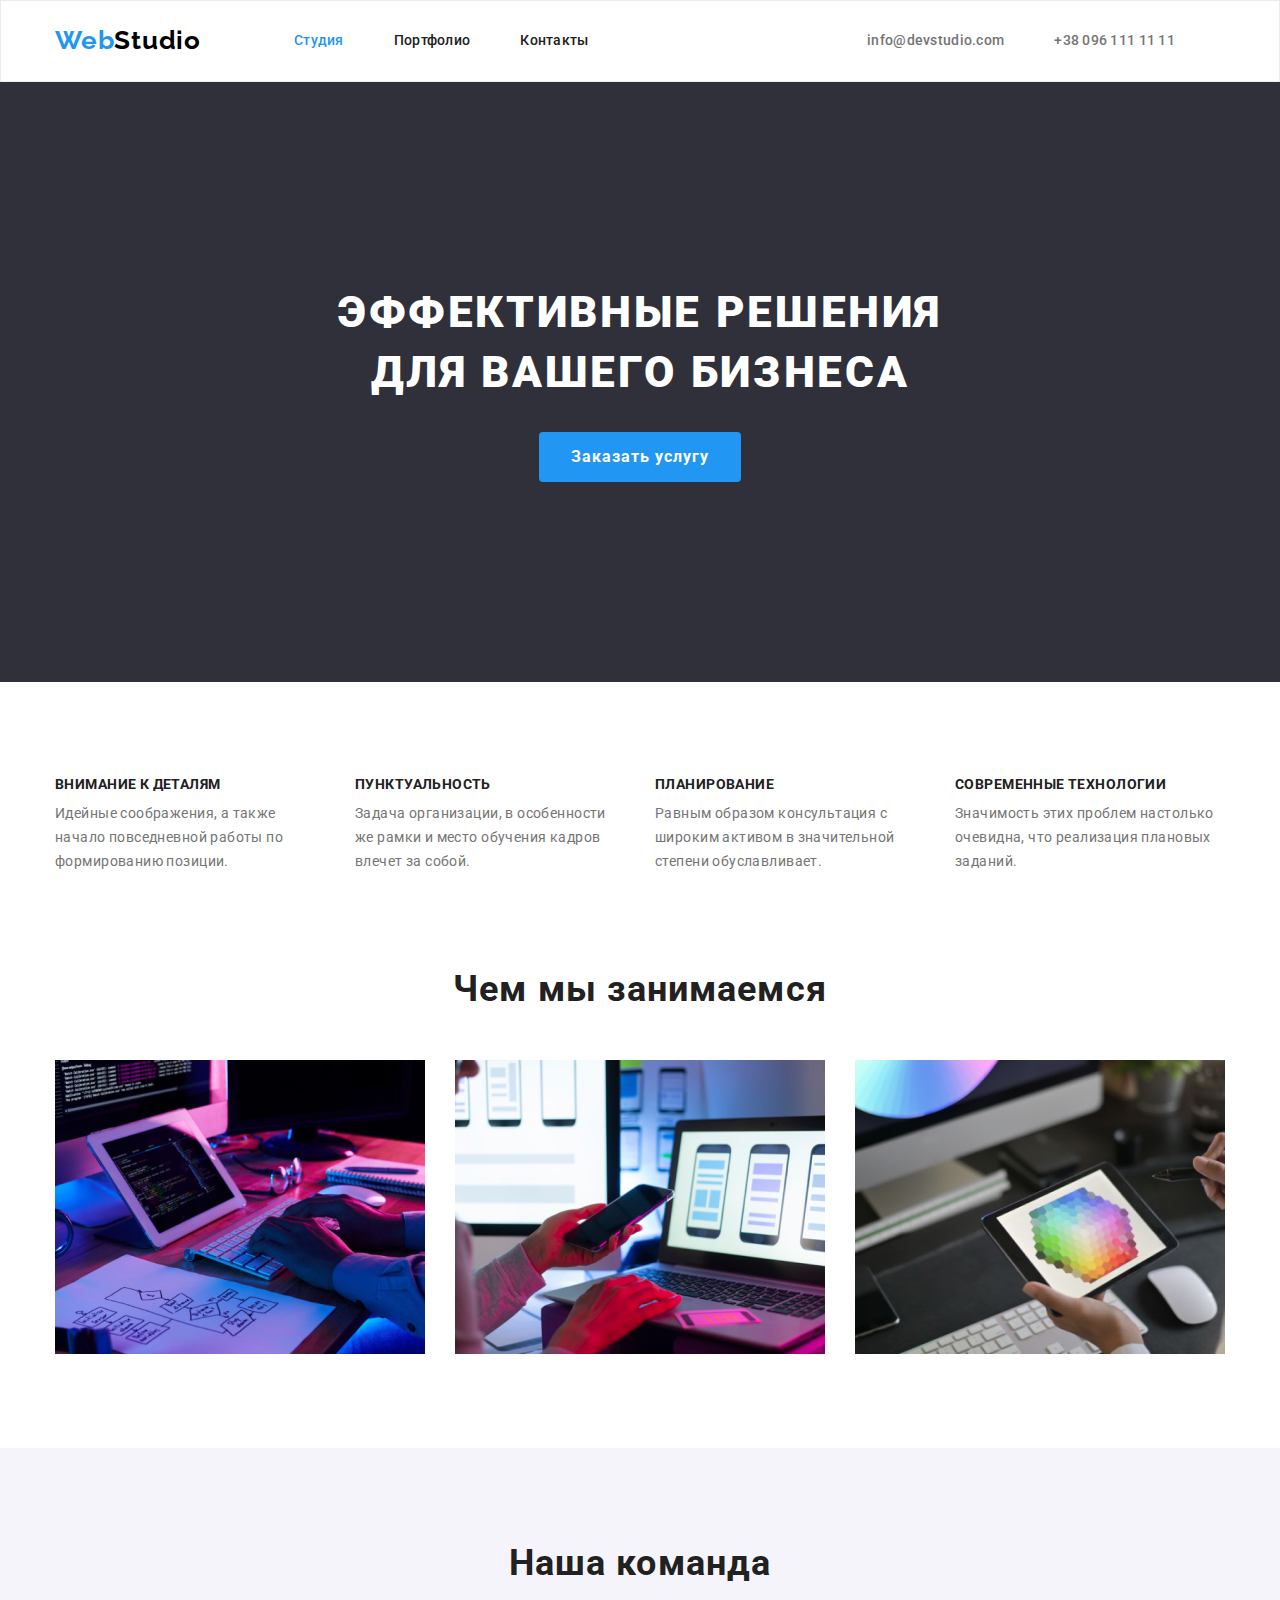
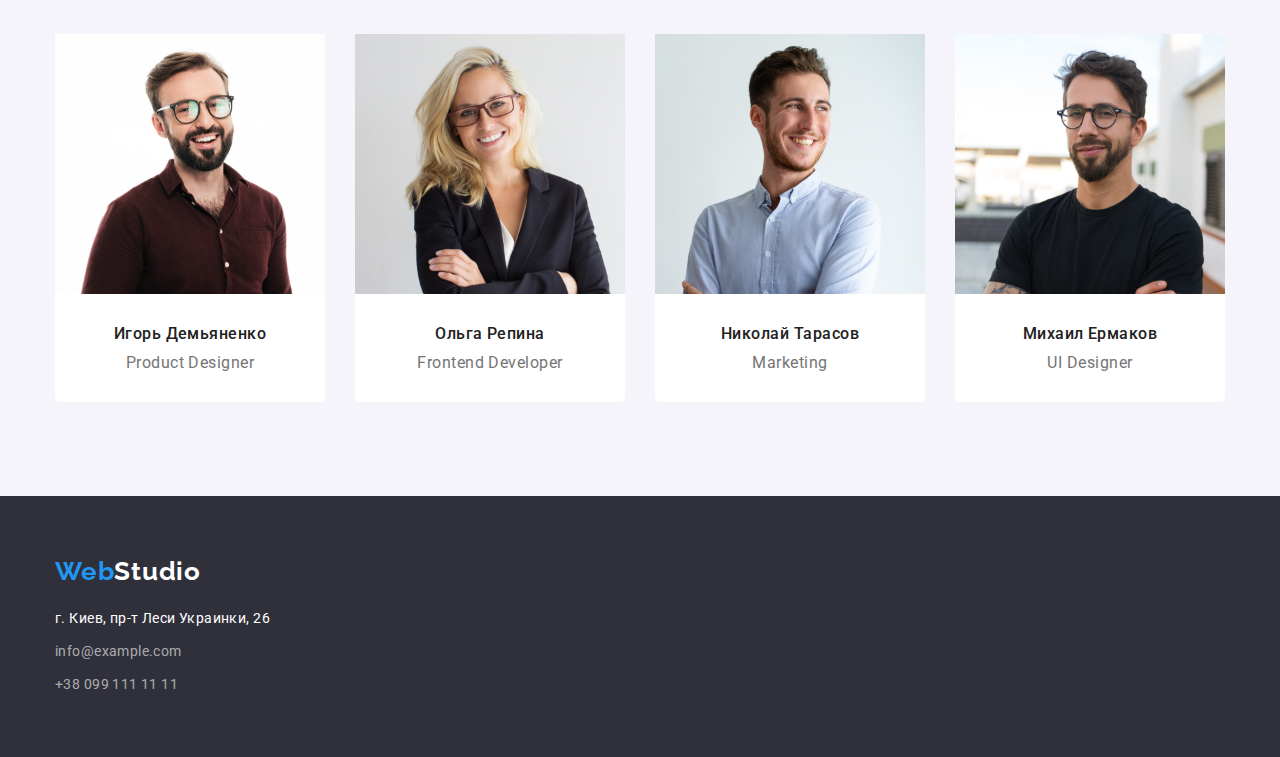
==== index.html @ d079a1ca "Commit#1" ====
<!DOCTYPE html>
<html lang="ru">
  <head>
    <meta charset="UTF-8" />
    <meta name="viewport" content="width=device-width, initial-scale=1.0" />
    <title>WebStudio</title>
    <link
      rel="stylesheet"
      href="https://cdnjs.cloudflare.com/ajax/libs/modern-normalize/1.0.0/modern-normalize.css"
    />
    <link
      href="https://fonts.googleapis.com/css2?family=Raleway:wght@700&family=Roboto:wght@400;500;700;900&display=swap"
      rel="stylesheet"
    />
    <link rel="stylesheet" href="./css/styles.css" />
  </head>
  <body>
    <!-- HEADER -->
    <header class="header">
      <div class="container">
        <nav class="navigation">
          <a
            class="logo logo-header link"
            href="./index.html"
            aria-label="WebStudio Logo"
            lang="en"
            ><span class="logo-item">Web</span>Studio</a
          >
          <ul class="navigation-list list">
            <li class="navigation-list-item">
              <a class="navigation-list-link link current" href="./index.html"
                >Студия</a
              >
            </li>
            <li class="navigation-list-item">
              <a class="navigation-list-link link" href="./portfolio.html"
                >Портфолио</a
              >
            </li>
            <li class="navigation-list-item">
              <a class="navigation-list-link link" href="">Контакты</a>
            </li>
          </ul>
        </nav>
        <address class="address">
          <ul class="header-address-list list">
            <li class="header-address-list-item">
              <a class="header-mail link" href="mailto:info@devstudio.com"
                >info@devstudio.com</a
              >
            </li>
            <li class="header-address-list-item">
              <a class="header-tel-link link" href="tel:+380961111111"
                >+38 096 111 11 11</a
              >
            </li>
          </ul>
        </address>
      </div>
    </header>
    <main>
      <!-- HERO -->
      <section class="hero">
        <h1 class="hero-title">Эффективные решения<br />для вашего бизнеса</h1>
        <button class="hero-btn" type="button">Заказать услугу</button>
      </section>

      <!-- ADVANTAGES -->
      <section class="advantages">
        <div class="container">
          <h2 hidden>Преимущества</h2>
          <ul class="advantages-list list">
            <li class="advantages-list-item">
              <h3 class="advantages-subtitle">Внимание к деталям</h3>
              <p class="advantages-description">
                Идейные соображения, а также начало повседневной работы по
                формированию позиции.
              </p>
            </li>
            <li class="advantages-list-item">
              <h3 class="advantages-subtitle">Пунктуальность</h3>
              <p class="advantages-description">
                Задача организации, в особенности же рамки и место обучения
                кадров влечет за собой.
              </p>
            </li>
            <li class="advantages-list-item">
              <h3 class="advantages-subtitle">Планирование</h3>
              <p class="advantages-description">
                Равным образом консультация с широким активом в значительной
                степени обуславливает.
              </p>
            </li>
            <li class="advantages-list-item">
              <h3 class="advantages-subtitle">Современные технологии</h3>
              <p class="advantages-description">
                Значимость этих проблем настолько очевидна, что реализация
                плановых заданий.
              </p>
            </li>
          </ul>
        </div>
      </section>

      <!-- ACTIVITIES -->
      <section class="activities">
        <div class="container">
          <h2 class="title">Чем мы занимаемся</h2>
          <ul class="activities-list list">
            <li class="activities-list-item">
              <img
                class="activities-img"
                src="./images/activities/activity_1.jpg"
                alt="Написание кода"
                width="370"
                height="294"
              />
            </li>
            <li class="activities-list-item">
              <img
                class="activities-img"
                src="./images/activities/activity_2.jpg"
                alt="Оптимизация для смартфонов"
                width="370"
                height="294"
              />
            </li>
            <li class="activities-list-item">
              <img
                class="activities-img"
                src="./images/activities/activity_3.jpg"
                alt="Графический дизайн"
                width="370"
                height="294"
              />
            </li>
          </ul>
        </div>
      </section>

      <!-- MASTERS -->
      <section class="masters">
        <div class="container">
          <h2 class="title">Наша команда</h2>
          <ul class="masters-list list">
            <li class="masters-list-item">
              <img
                class="masters-img"
                src="./images/masters/master_1.jpg"
                alt="Игорь Демьяненко"
                width="270"
                height="260"
              />
              <div class="masters-container">
                <h3 class="masters-subtitle">Игорь Демьяненко</h3>
                <p class="masters-description">Product Designer</p>
              </div>
            </li>
            <li class="masters-list-item">
              <img
                class="masters-img"
                src="./images/masters/master_2.jpg"
                alt="Ольга Репина"
                width="270"
                height="260"
              />
              <div class="masters-container">
                <h3 class="masters-subtitle">Ольга Репина</h3>
                <p class="masters-description">Frontend Developer</p>
              </div>
            </li>
            <li class="masters-list-item">
              <img
                class="masters-img"
                src="./images/masters/master_3.jpg"
                alt="Николай Тарасов"
                width="270"
                height="260"
              />
              <div class="masters-container">
                <h3 class="masters-subtitle">Николай Тарасов</h3>
                <p class="masters-description">Marketing</p>
              </div>
            </li>
            <li class="masters-list-item">
              <img
                class="masters-img"
                src="./images/masters/master_4.jpg"
                alt="Михаил Ермаков"
                width="270"
                height="260"
              />
              <div class="masters-container">
                <h3 class="masters-subtitle">Михаил Ермаков</h3>
                <p class="masters-description">UI Designer</p>
              </div>
            </li>
          </ul>
        </div>
      </section>
    </main>
    <footer class="footer">
      <div class="container">
        <a
          class="logo logo-footer link"
          href="./index.html"
          aria-label="WebStudio Logo"
          lang="en"
        >
          <span class="logo-item">Web</span>Studio</a
        >
        <address>
          <ul class="footer-list list">
            <li class="footer-list-item">
              <a
                class="footer-address link"
                href="https://goo.gl/maps/Zfj8epgxewDP32ScA"
                target="blank"
                >г. Киев, пр-т Леси Украинки, 26</a
              >
            </li>
            <li class="footer-list-item">
              <a class="footer-mail link" href="mailto:info@example.com"
                >info@example.com</a
              >
            </li>
            <li class="footer-list-item">
              <a class="footer-tel-link link" href="tel:+380991111111"
                >+38 099 111 11 11</a
              >
            </li>
          </ul>
        </address>
      </div>
    </footer>
  </body>
</html>
---- css/styles.css ----
:root {
  --main-font: "Roboto", sans-serif;
  --secondary-font: "Raleway", sans-serif;
  --main-light-theme-color: #757575;
  --main-dark-theme-color: rgba(255, 255, 255, 0.6);
  --logo-color: #000000;
  --title-light-theme-color: #212121;
  --title-dark-theme-color: #ffffff;
  --accent-color: #2196f3;
  --background-dark-theme: #2f303a;
  --background-light-theme: #f5f4fa;
  --border-color: #eeeeee;
}

*,
*::before,
*::after {
  margin: 0;
  padding: 0;
}

body {
  font-family: var(--main-font);
}

.list {
  list-style: none;
}
.link {
  font-style: normal;
  text-decoration: none;
}

img {
  display: block;
}

.container {
  width: 1200px;
  padding: 0 15px;
  margin: 0 auto;
}

/*  ============ COMPONENTS  ============ */
.title {
  font-weight: 700;
  font-size: 36px;
  line-height: 1.167;
  text-align: center;
  letter-spacing: 0.03em;
  color: var(--title-light-theme-color);
}

.logo {
  font-family: var(--secondary-font);
  font-weight: 700;
  font-size: 26px;
  line-height: 1.192;
  letter-spacing: 0.03em;
}
/*  ============ END COMPONENTS  ============ */

/*  ============ HEADER  ============ */

.header {
  border: 1px solid #ececec;
}

.header .container {
  display: flex;
  align-items: center;
}

.header .link {
  display: block;
  padding-top: 24px;
  padding-bottom: 25px;
}

.navigation {
  display: flex;
  align-items: center;
}

.navigation-list {
  display: flex;
}

.header-address-list {
  display: flex;
}

.logo {
  margin-right: 93px;
}

.navigation-list-item:not(:last-child) {
  margin-right: 50px;
}

.header .address {
  margin-left: auto;
}

.header-address-list-item {
  margin-right: 50px;
}

.logo-header {
  color: var(--logo-color);
}

.navigation-list-link {
  font-weight: 500;
  font-size: 14px;
  line-height: 1.143;
  letter-spacing: 0.02em;
  color: var(--title-light-theme-color);
}

.navigation-list-link.current,
.logo-item,
.navigation-list-link:hover,
.navigation-list-link:focus,
.header-tel-link:hover,
.header-tel-link:focus,
.header-mail:hover,
.header-mail:focus {
  color: var(--accent-color);
}

.header-mail,
.header-tel-link {
  font-weight: 500;
  font-size: 14px;
  line-height: 1.143;
  letter-spacing: 0.02em;
  color: var(--main-light-theme-color);
}
/*  ============ END HEADER  ============ */

/*  ============ HERO  ============ */
.hero {
  background-color: var(--background-dark-theme);
  padding-top: 200px;
  padding-bottom: 200px;
  text-align: center;
}
.hero-title {
  font-weight: 900;
  font-size: 44px;
  line-height: 1.364;
  letter-spacing: 0.06em;
  text-transform: uppercase;
  color: var(--title-dark-theme-color);
  margin-bottom: 30px;
}

.hero-btn {
  font-family: var(--main-font);
  font-weight: 700;
  font-size: 16px;
  line-height: 1.875;
  letter-spacing: 0.06em;
  color: var(--title-dark-theme-color);
  background-color: var(--accent-color);
  min-width: 200px;
  height: 50px;
  padding: 10px 32px;
  border: 0px;
  border-radius: 4px;
}
/*  ============ END HERO  ============ */

/*  ============ ADVANTAGES  ============ */
.advantages-list {
  display: flex;
}

.advantages-list-item:not(:last-child) {
  margin-right: 30px;
}

.advantages-list-item {
  width: 270px;
}

.advantages .container {
  padding-top: 94px;
  padding-bottom: 94px;
}

.advantages-subtitle {
  font-weight: 700;
  font-size: 14px;
  line-height: 1.143;
  letter-spacing: 0.03em;
  text-transform: uppercase;
  color: var(--title-light-theme-color);
  margin-bottom: 10px;
}

.advantages-description {
  font-weight: 400;
  font-size: 14px;
  line-height: 1.714;
  letter-spacing: 0.03em;
  color: var(--main-light-theme-color);
}
/*  ============ END ADVANTAGES  ============ */

/*  ============ ACTIVITIES  ============ */
.activities .title {
  margin-bottom: 50px;
}

.activities-list {
  display: flex;
}

.activities-list-item:not(:last-child) {
  margin-right: 30px;
}

.activities .container {
  padding-bottom: 94px;
}

/*  ============ END ACTIVITIES  ============ */

/*  ============ MASTERS  ============ */
.masters {
  background-color: var(--background-light-theme);
  text-align: center;
}

.masters .container {
  padding-top: 94px;
  padding-bottom: 94px;
}

.masters-list {
  display: flex;
}

.masters .title {
  margin-bottom: 50px;
}

.masters-list-item:not(:last-child) {
  margin-right: 30px;
}

.masters-list-item {
  width: 270px;
  background-color: var(--title-dark-theme-color);
  border-radius: 0px 0px 4px 4px;
}

.masters-subtitle {
  font-weight: 500;
  font-size: 16px;
  line-height: 1.188;
  letter-spacing: 0.03em;
  color: var(--title-light-theme-color);
  margin-bottom: 10px;
}

.masters-description {
  font-weight: 400;
  font-size: 16px;
  line-height: 1.188;
  letter-spacing: 0.03em;
  color: var(--main-light-theme-color);
}

.masters-container {
  padding-top: 30px;
  padding-bottom: 30px;
  padding-left: 10px;
  padding-right: 10px;
}
/*  ============ END MASTERS  ============ */

/*  ============ PORTFOLIO PROJECTS  ============ */
.projects .container {
  padding-top: 94px;
  padding-bottom: 94px;
}

.projects-btn-list {
  display: flex;
  justify-content: center;
  margin-bottom: 50px;
}

.projects-btn {
  font-weight: 500;
  font-size: 16px;
  line-height: 1.625;
  letter-spacing: 0.03em;
  padding: 6px 22px;
  border-radius: 4px;
  border: 0px;
  background-color: var(--background-light-theme);
}

.projects-btn-list-item:not(:last-child) {
  margin-right: 8px;
}

.projects-btn:hover,
.projects-btn:focus {
  color: var(--title-dark-theme-color);
  background-color: var(--accent-color);
}

.projects-list {
  display: flex;
  flex-wrap: wrap;
}

.projects-list-item:not(:nth-child(3n)) {
  margin-right: 30px;
}

.projects-list-item:not(:nth-last-child(-n + 3)) {
  margin-bottom: 30px;
}

.projects-list-item {
  width: 370px;
  background: var(--title-dark-theme-color);
  border: 1px solid var(--border-color);
}

.projects-container {
  padding: 20px 24px;
}

.projects-subtitle {
  font-weight: 700;
  font-size: 18px;
  line-height: 2;
  letter-spacing: 0.06em;
  color: var(--title-light-theme-color);
  margin-bottom: 4px;
}
.projects-description {
  font-weight: 400;
  font-size: 16px;
  line-height: 1.875;
  letter-spacing: 0.03em;
  color: var(--main-light-theme-color);
}
/*  ============ END PORTFOLIO PROJECTS  ============ */

/*  ============ FOOTER  ============ */
.footer {
  background-color: var(--background-dark-theme);
}

.footer .container {
  padding-top: 60px;
  padding-bottom: 60px;
}

.logo-footer {
  color: var(--title-dark-theme-color);
  display: block;
  margin-bottom: 20px;
}

.footer-list-item:not(:last-child) {
  margin-bottom: 9px;
}

.footer-address,
.footer-mail,
.footer-tel-link {
  font-weight: 400;
  font-size: 14px;
  line-height: 1.714;
  letter-spacing: 0.03em;
}

.footer-address {
  color: var(--title-dark-theme-color);
}

.footer-mail,
.footer-tel-link {
  color: var(--main-dark-theme-color);
}

.footer-address:hover,
.footer-address:focus,
.footer-mail:hover,
.footer-mail:focus,
.footer-tel-link:hover,
.footer-tel-link:focus {
  color: var(--accent-color);
}
/*  ============ END FOOTER  ============ */
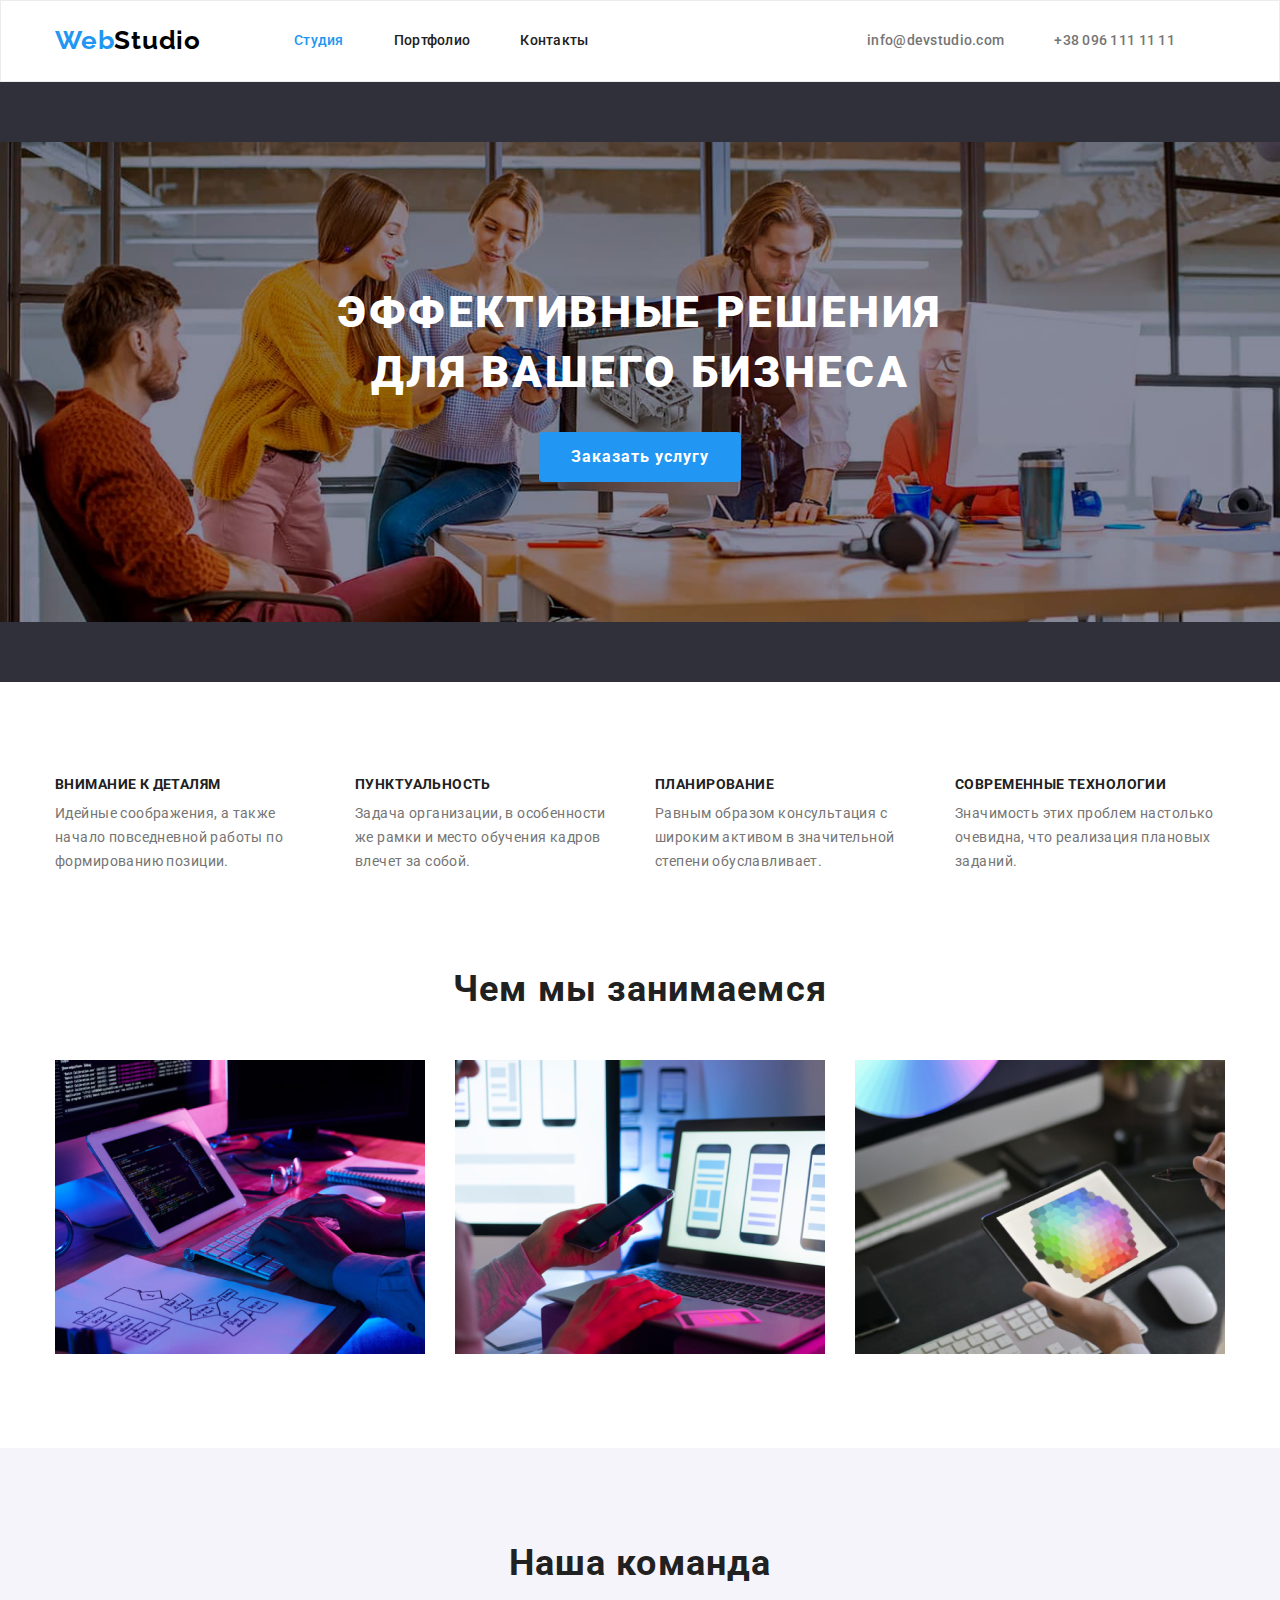
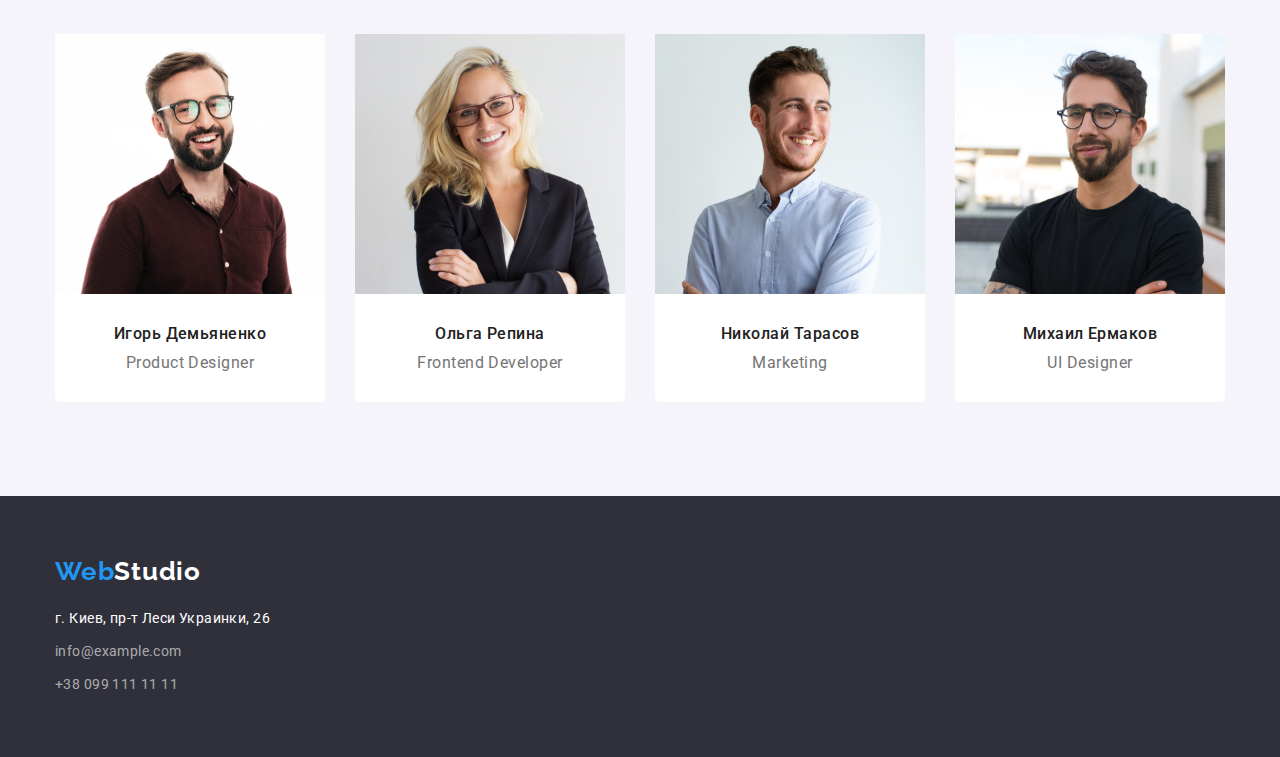
==== commit 6ffb8768: "Commit#2" ====
--- a/index.html
+++ b/index.html
@@ -60,10 +60,14 @@
     </header>
     <main>
       <!-- HERO -->
-      <section class="hero">
-        <h1 class="hero-title">Эффективные решения<br />для вашего бизнеса</h1>
-        <button class="hero-btn" type="button">Заказать услугу</button>
-      </section>
+      <div class="overlay">
+        <section class="hero">
+          <h1 class="hero-title">
+            Эффективные решения<br />для вашего бизнеса
+          </h1>
+          <button class="hero-btn" type="button">Заказать услугу</button>
+        </section>
+      </div>
 
       <!-- ADVANTAGES -->
       <section class="advantages">
--- a/css/styles.css
+++ b/css/styles.css
@@ -141,11 +141,23 @@
 
 /*  ============ HERO  ============ */
 .hero {
-  background-color: var(--background-dark-theme);
   padding-top: 200px;
   padding-bottom: 200px;
   text-align: center;
 }
+
+.overlay {
+  max-width: 1600px;
+  min-height: 600px;
+  margin-left: auto;
+  margin-right: auto;
+  background: var(--background-dark-theme);
+  background-image: url(../images/hero/hero-bg.jpg);
+  background-repeat: no-repeat;
+  background-size: contain;
+  background-position: center;
+}
+
 .hero-title {
   font-weight: 900;
   font-size: 44px;
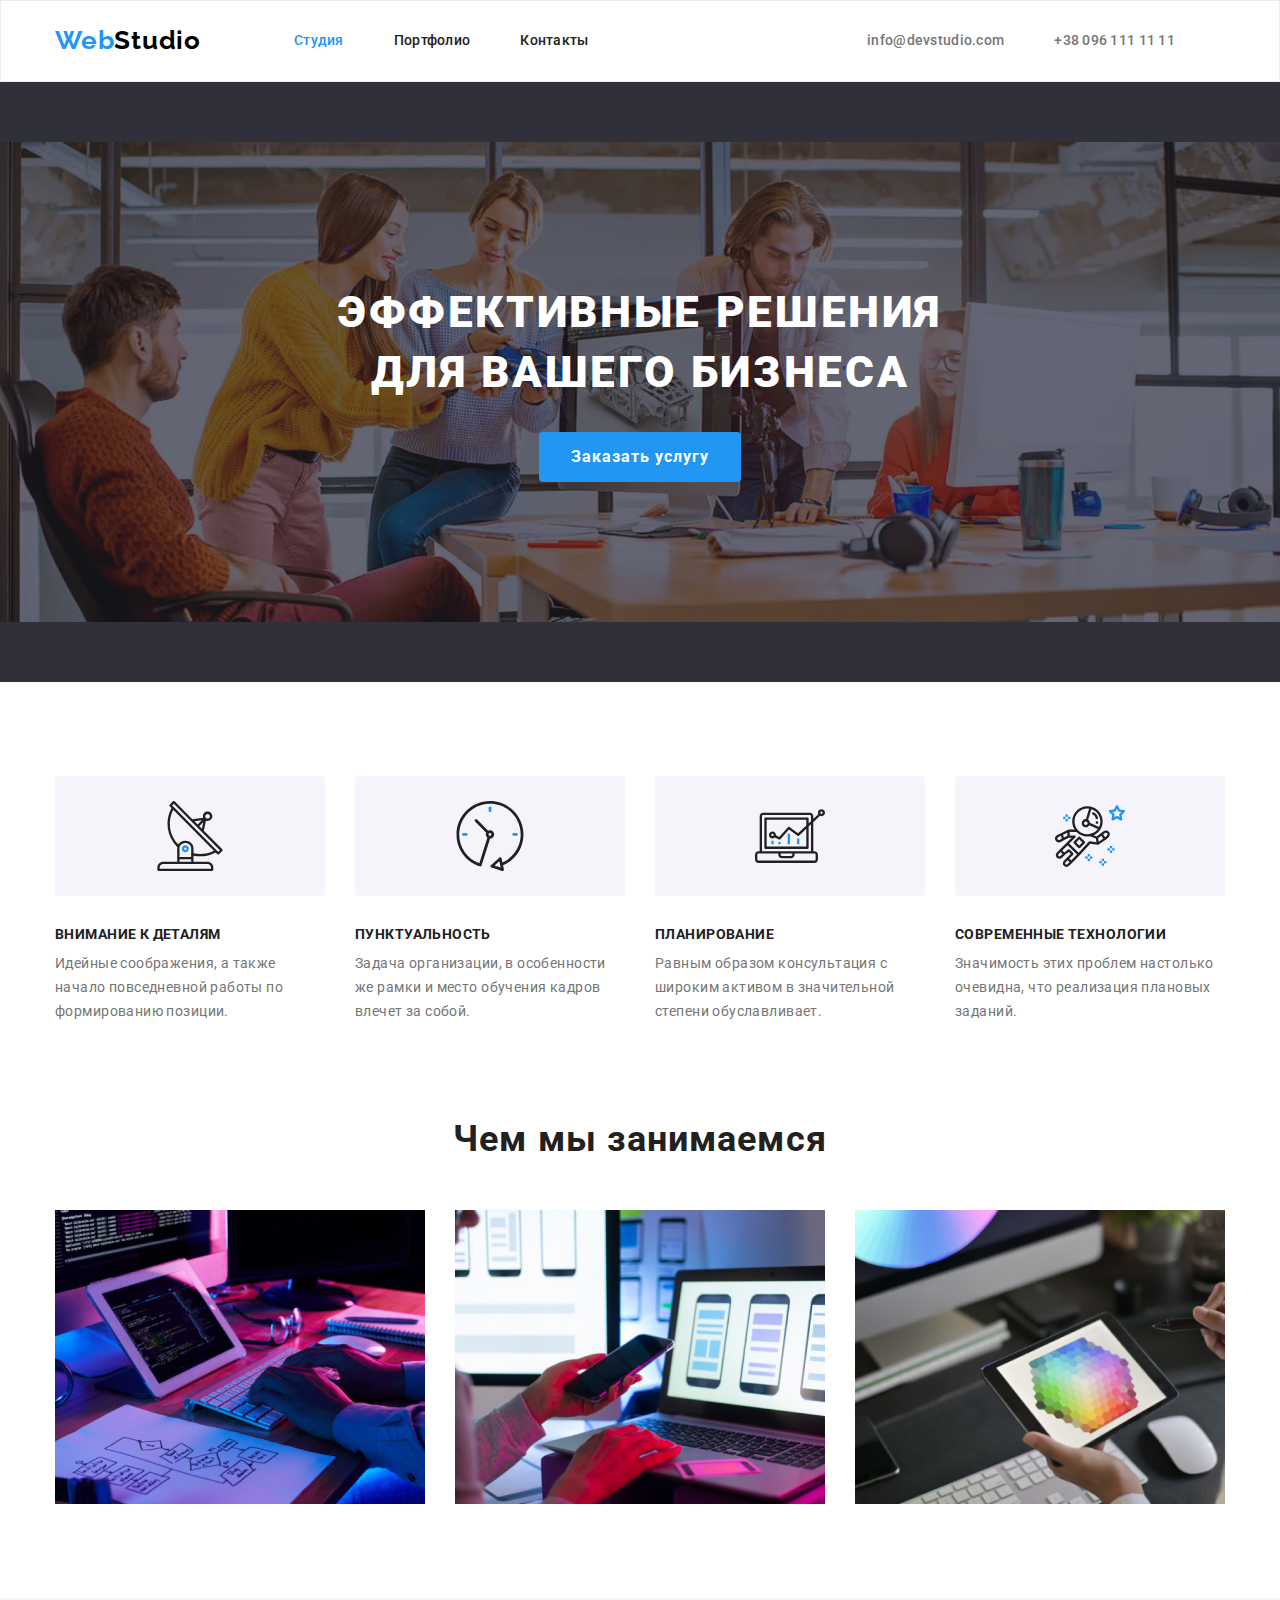
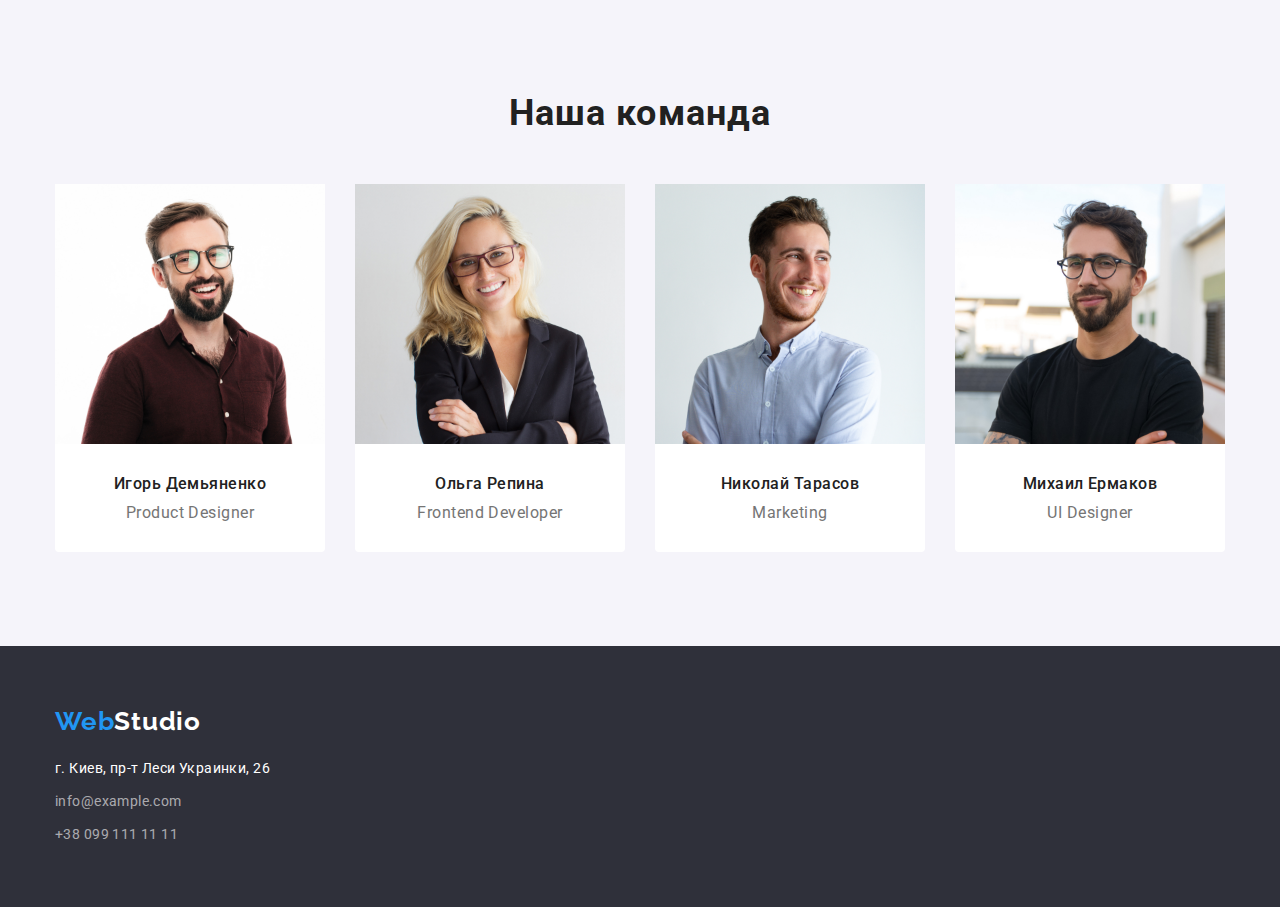
==== commit 95d3f161: "Commit#5" ====
--- a/index.html
+++ b/index.html
@@ -74,28 +74,28 @@
         <div class="container">
           <h2 hidden>Преимущества</h2>
           <ul class="advantages-list list">
-            <li class="advantages-list-item">
+            <li class="advantages-list-item icon-antenna">
               <h3 class="advantages-subtitle">Внимание к деталям</h3>
               <p class="advantages-description">
                 Идейные соображения, а также начало повседневной работы по
                 формированию позиции.
               </p>
             </li>
-            <li class="advantages-list-item">
+            <li class="advantages-list-item icon-clock">
               <h3 class="advantages-subtitle">Пунктуальность</h3>
               <p class="advantages-description">
                 Задача организации, в особенности же рамки и место обучения
                 кадров влечет за собой.
               </p>
             </li>
-            <li class="advantages-list-item">
+            <li class="advantages-list-item icon-diagram">
               <h3 class="advantages-subtitle">Планирование</h3>
               <p class="advantages-description">
                 Равным образом консультация с широким активом в значительной
                 степени обуславливает.
               </p>
             </li>
-            <li class="advantages-list-item">
+            <li class="advantages-list-item icon-astronaut">
               <h3 class="advantages-subtitle">Современные технологии</h3>
               <p class="advantages-description">
                 Значимость этих проблем настолько очевидна, что реализация
--- a/css/styles.css
+++ b/css/styles.css
@@ -29,6 +29,7 @@
 .link {
   font-style: normal;
   text-decoration: none;
+  cursor: pointer;
 }
 
 img {
@@ -137,6 +138,15 @@
   letter-spacing: 0.02em;
   color: var(--main-light-theme-color);
 }
+
+.header-mail::before {
+  content: "";
+}
+
+.header-tel-link::before {
+  content: "";
+}
+
 /*  ============ END HEADER  ============ */
 
 /*  ============ HERO  ============ */
@@ -152,7 +162,12 @@
   margin-left: auto;
   margin-right: auto;
   background: var(--background-dark-theme);
-  background-image: url(../images/hero/hero-bg.jpg);
+  background-image: linear-gradient(
+      to right,
+      rgba(47, 48, 58, 0.4),
+      rgba(47, 48, 58, 0.4)
+    ),
+    url(../images/hero/hero-bg.jpg);
   background-repeat: no-repeat;
   background-size: contain;
   background-position: center;
@@ -219,6 +234,35 @@
   letter-spacing: 0.03em;
   color: var(--main-light-theme-color);
 }
+
+.advantages-list-item::before {
+  display: block;
+  content: "";
+  height: 120px;
+  margin-bottom: 30px;
+  border-radius: 4px;
+  background: var(--background-light-theme);
+  background-size: 70px;
+  background-repeat: no-repeat;
+  background-position: center;
+}
+
+.icon-antenna::before {
+  background-image: url("../images/svg/antenna.svg");
+}
+
+.icon-clock::before {
+  background-image: url("../images/svg/clock.svg");
+}
+
+.icon-diagram::before {
+  background-image: url("../images/svg/diagram.svg");
+}
+
+.icon-astronaut::before {
+  background-image: url("../images/svg/astronaut.svg");
+}
+
 /*  ============ END ADVANTAGES  ============ */
 
 /*  ============ ACTIVITIES  ============ */
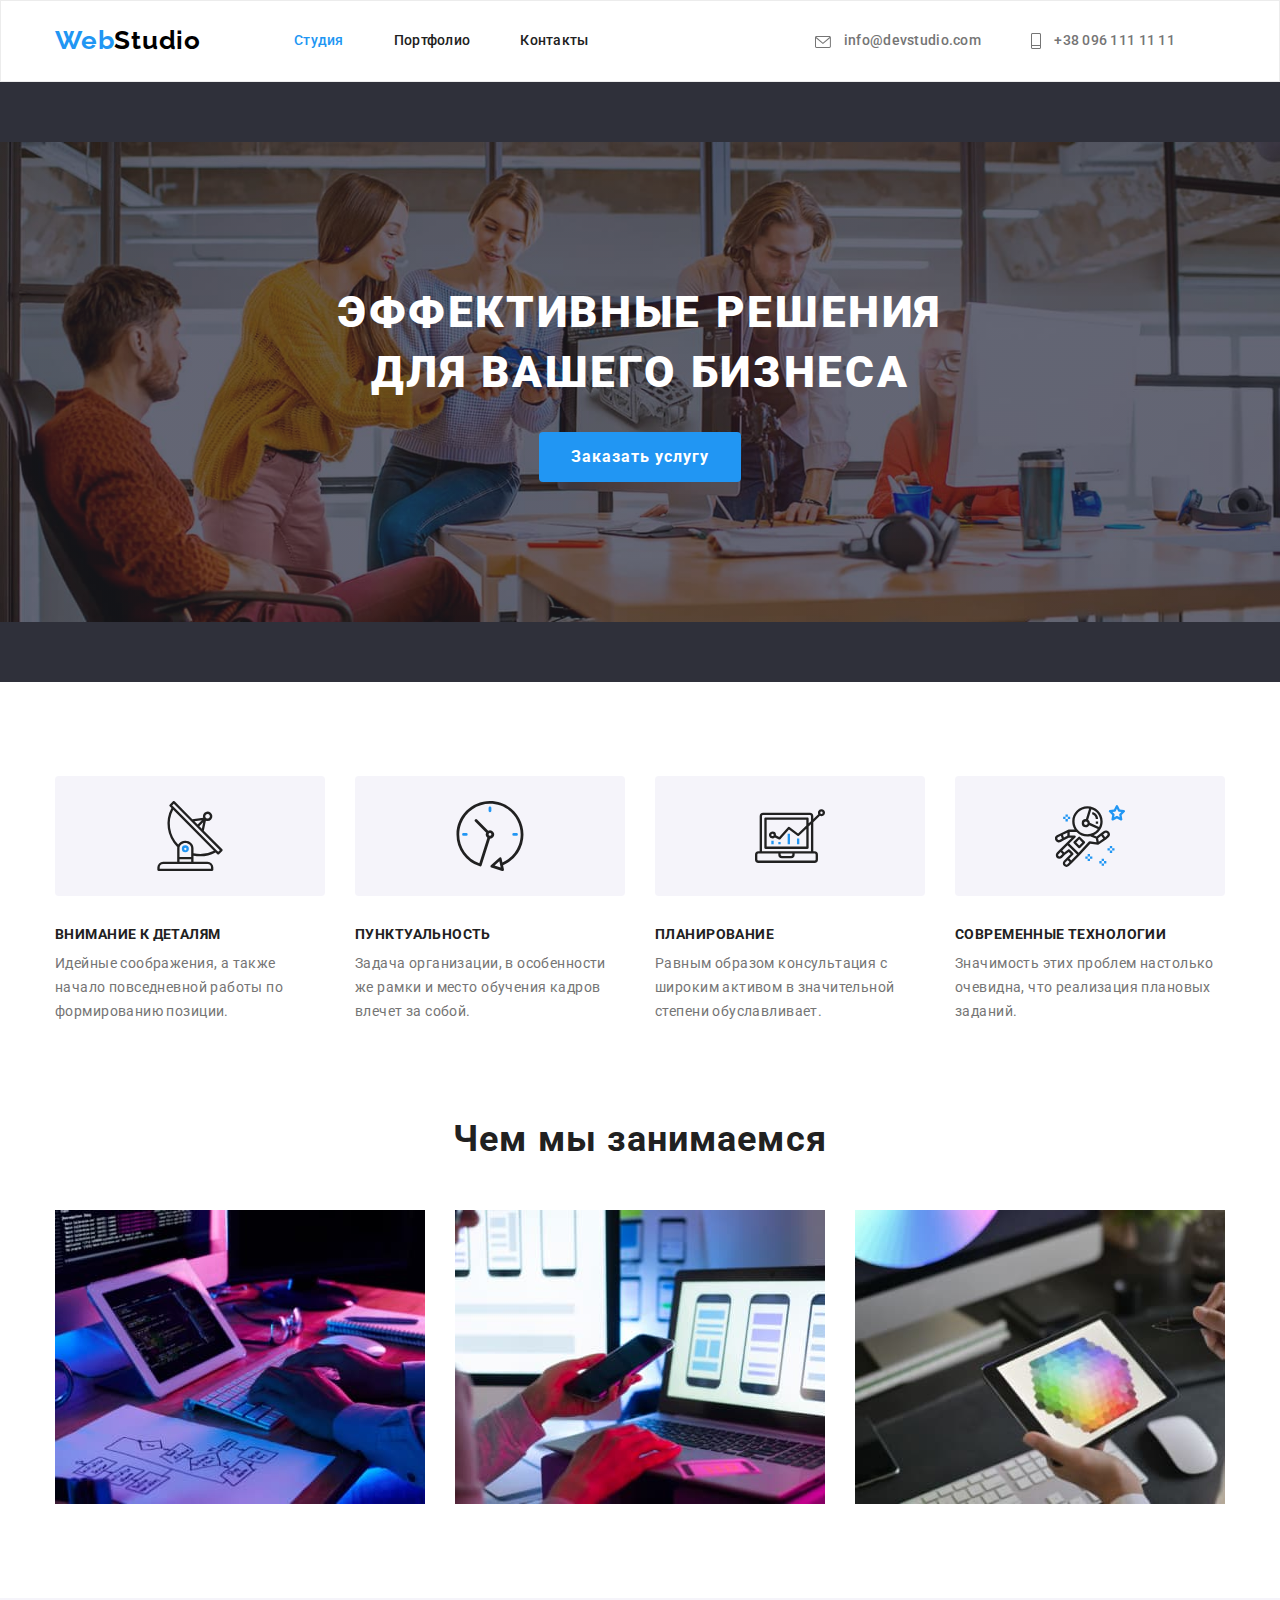
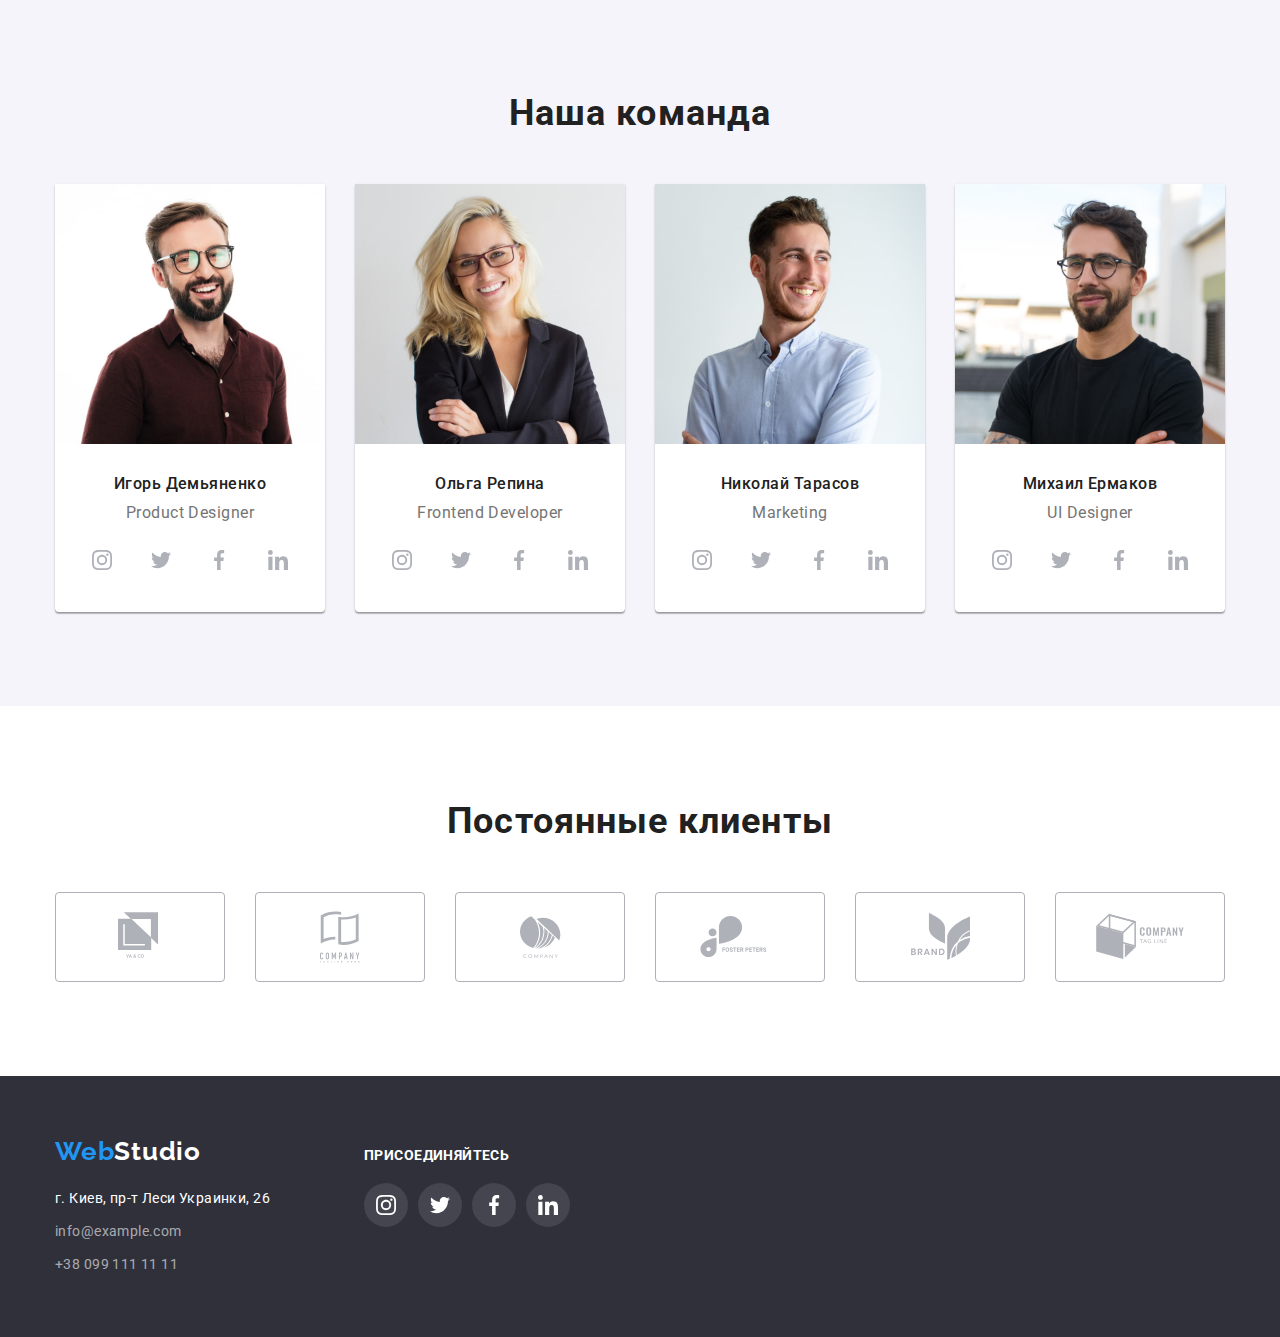
==== commit dad019d4: "Commit#6" ====
--- a/index.html
+++ b/index.html
@@ -46,12 +46,18 @@
           <ul class="header-address-list list">
             <li class="header-address-list-item">
               <a class="header-mail link" href="mailto:info@devstudio.com"
-                >info@devstudio.com</a
+                ><svg class="icon-envelope header-icon">
+                  <use href="./images/svg/sprite.svg#icon-envelope"></use>
+                </svg>
+                info@devstudio.com</a
               >
             </li>
             <li class="header-address-list-item">
               <a class="header-tel-link link" href="tel:+380961111111"
-                >+38 096 111 11 11</a
+                ><svg class="icon-mobile header-icon">
+                  <use href="./images/svg/sprite.svg#icon-mobile"></use>
+                </svg>
+                +38 096 111 11 11</a
               >
             </li>
           </ul>
@@ -158,6 +164,38 @@
               <div class="masters-container">
                 <h3 class="masters-subtitle">Игорь Демьяненко</h3>
                 <p class="masters-description">Product Designer</p>
+                <ul class="social-list list">
+                  <li class="social-list-item">
+                    <a class="social-list-link" href="">
+                      <svg class="social-list-svg">
+                        <use
+                          href="./images/svg/sprite.svg#icon-instagram"
+                        ></use>
+                      </svg>
+                    </a>
+                  </li>
+                  <li class="social-list-item">
+                    <a class="social-list-link" href="">
+                      <svg class="social-list-svg">
+                        <use href="./images/svg/sprite.svg#icon-twitter"></use>
+                      </svg>
+                    </a>
+                  </li>
+                  <li class="social-list-item">
+                    <a class="social-list-link" href="">
+                      <svg class="social-list-svg">
+                        <use href="./images/svg/sprite.svg#icon-facebook"></use>
+                      </svg>
+                    </a>
+                  </li>
+                  <li class="social-list-item">
+                    <a class="social-list-link" href="">
+                      <svg class="social-list-svg">
+                        <use href="./images/svg/sprite.svg#icon-linkedin"></use>
+                      </svg>
+                    </a>
+                  </li>
+                </ul>
               </div>
             </li>
             <li class="masters-list-item">
@@ -171,6 +209,38 @@
               <div class="masters-container">
                 <h3 class="masters-subtitle">Ольга Репина</h3>
                 <p class="masters-description">Frontend Developer</p>
+                <ul class="social-list list">
+                  <li class="social-list-item">
+                    <a class="social-list-link" href="">
+                      <svg class="social-list-svg">
+                        <use
+                          href="./images/svg/sprite.svg#icon-instagram"
+                        ></use>
+                      </svg>
+                    </a>
+                  </li>
+                  <li class="social-list-item">
+                    <a class="social-list-link" href="">
+                      <svg class="social-list-svg">
+                        <use href="./images/svg/sprite.svg#icon-twitter"></use>
+                      </svg>
+                    </a>
+                  </li>
+                  <li class="social-list-item">
+                    <a class="social-list-link" href="">
+                      <svg class="social-list-svg">
+                        <use href="./images/svg/sprite.svg#icon-facebook"></use>
+                      </svg>
+                    </a>
+                  </li>
+                  <li class="social-list-item">
+                    <a class="social-list-link" href="">
+                      <svg class="social-list-svg">
+                        <use href="./images/svg/sprite.svg#icon-linkedin"></use>
+                      </svg>
+                    </a>
+                  </li>
+                </ul>
               </div>
             </li>
             <li class="masters-list-item">
@@ -184,6 +254,38 @@
               <div class="masters-container">
                 <h3 class="masters-subtitle">Николай Тарасов</h3>
                 <p class="masters-description">Marketing</p>
+                <ul class="social-list list">
+                  <li class="social-list-item">
+                    <a class="social-list-link" href="">
+                      <svg class="social-list-svg">
+                        <use
+                          href="./images/svg/sprite.svg#icon-instagram"
+                        ></use>
+                      </svg>
+                    </a>
+                  </li>
+                  <li class="social-list-item">
+                    <a class="social-list-link" href="">
+                      <svg class="social-list-svg">
+                        <use href="./images/svg/sprite.svg#icon-twitter"></use>
+                      </svg>
+                    </a>
+                  </li>
+                  <li class="social-list-item">
+                    <a class="social-list-link" href="">
+                      <svg class="social-list-svg">
+                        <use href="./images/svg/sprite.svg#icon-facebook"></use>
+                      </svg>
+                    </a>
+                  </li>
+                  <li class="social-list-item">
+                    <a class="social-list-link" href="">
+                      <svg class="social-list-svg">
+                        <use href="./images/svg/sprite.svg#icon-linkedin"></use>
+                      </svg>
+                    </a>
+                  </li>
+                </ul>
               </div>
             </li>
             <li class="masters-list-item">
@@ -197,7 +299,90 @@
               <div class="masters-container">
                 <h3 class="masters-subtitle">Михаил Ермаков</h3>
                 <p class="masters-description">UI Designer</p>
+                <ul class="social-list list">
+                  <li class="social-list-item">
+                    <a class="social-list-link" href="">
+                      <svg class="social-list-svg">
+                        <use
+                          href="./images/svg/sprite.svg#icon-instagram"
+                        ></use>
+                      </svg>
+                    </a>
+                  </li>
+                  <li class="social-list-item">
+                    <a class="social-list-link" href="">
+                      <svg class="social-list-svg">
+                        <use href="./images/svg/sprite.svg#icon-twitter"></use>
+                      </svg>
+                    </a>
+                  </li>
+                  <li class="social-list-item">
+                    <a class="social-list-link" href="">
+                      <svg class="social-list-svg">
+                        <use href="./images/svg/sprite.svg#icon-facebook"></use>
+                      </svg>
+                    </a>
+                  </li>
+                  <li class="social-list-item">
+                    <a class="social-list-link" href="">
+                      <svg class="social-list-svg">
+                        <use href="./images/svg/sprite.svg#icon-linkedin"></use>
+                      </svg>
+                    </a>
+                  </li>
+                </ul>
               </div>
+            </li>
+          </ul>
+        </div>
+      </section>
+
+      <!-- CLIENTS -->
+      <section class="clients">
+        <div class="container">
+          <h2 class="title">Постоянные клиенты</h2>
+          <ul class="clients-list list">
+            <li class="clients-list-item">
+              <a class="clients-list-link link" href="">
+                <svg class="clients-list-svg client-1">
+                  <use href="./images/svg/sprite.svg#icon-logo_1"></use>
+                </svg>
+              </a>
+            </li>
+            <li class="clients-list-item">
+              <a class="clients-list-link link" href="">
+                <svg class="clients-list-svg client-2">
+                  <use href="./images/svg/sprite.svg#icon-logo_2"></use>
+                </svg>
+              </a>
+            </li>
+            <li class="clients-list-item">
+              <a class="clients-list-link link" href="">
+                <svg class="clients-list-svg client-3">
+                  <use href="./images/svg/sprite.svg#icon-logo_3"></use>
+                </svg>
+              </a>
+            </li>
+            <li class="clients-list-item">
+              <a class="clients-list-link link" href="">
+                <svg class="clients-list-svg client-4">
+                  <use href="./images/svg/sprite.svg#icon-logo_4"></use>
+                </svg>
+              </a>
+            </li>
+            <li class="clients-list-item">
+              <a class="clients-list-link link" href="">
+                <svg class="clients-list-svg client-5">
+                  <use href="./images/svg/sprite.svg#icon-logo_5"></use>
+                </svg>
+              </a>
+            </li>
+            <li class="clients-list-item">
+              <a class="clients-list-link link" href="">
+                <svg class="clients-list-svg client-6">
+                  <use href="./images/svg/sprite.svg#icon-logo_6"></use>
+                </svg>
+              </a>
             </li>
           </ul>
         </div>
@@ -205,36 +390,71 @@
     </main>
     <footer class="footer">
       <div class="container">
-        <a
-          class="logo logo-footer link"
-          href="./index.html"
-          aria-label="WebStudio Logo"
-          lang="en"
-        >
-          <span class="logo-item">Web</span>Studio</a
-        >
-        <address>
-          <ul class="footer-list list">
-            <li class="footer-list-item">
-              <a
-                class="footer-address link"
-                href="https://goo.gl/maps/Zfj8epgxewDP32ScA"
-                target="blank"
-                >г. Киев, пр-т Леси Украинки, 26</a
-              >
-            </li>
-            <li class="footer-list-item">
-              <a class="footer-mail link" href="mailto:info@example.com"
-                >info@example.com</a
-              >
-            </li>
-            <li class="footer-list-item">
-              <a class="footer-tel-link link" href="tel:+380991111111"
-                >+38 099 111 11 11</a
-              >
-            </li>
-          </ul>
-        </address>
+        <div>
+          <a
+            class="logo logo-footer link"
+            href="./index.html"
+            aria-label="WebStudio Logo"
+            lang="en"
+          >
+            <span class="logo-item">Web</span>Studio</a
+          >
+          <address>
+            <ul class="footer-list list">
+              <li class="footer-list-item">
+                <a
+                  class="footer-address link"
+                  href="https://goo.gl/maps/Zfj8epgxewDP32ScA"
+                  target="blank"
+                  >г. Киев, пр-т Леси Украинки, 26</a
+                >
+              </li>
+              <li class="footer-list-item">
+                <a class="footer-mail link" href="mailto:info@example.com"
+                  >info@example.com</a
+                >
+              </li>
+              <li class="footer-list-item">
+                <a class="footer-tel-link link" href="tel:+380991111111"
+                  >+38 099 111 11 11</a
+                >
+              </li>
+            </ul>
+          </address>
+        </div>
+        <div class="footer-social-list-container">
+          <p class="footer-text">присоединяйтесь</p>
+          <ul class="footer-social-list list">
+            <li class="footer-social-list-item">
+              <a class="footer-social-list-link link" href="">
+                <svg class="footer-social-list-svg">
+                  <use href="./images/svg/sprite.svg#icon-instagram"></use>
+                </svg>
+              </a>
+            </li>
+            <li class="footer-social-list-item">
+              <a class="footer-social-list-link link" href="">
+                <svg class="footer-social-list-svg">
+                  <use href="./images/svg/sprite.svg#icon-twitter"></use>
+                </svg>
+              </a>
+            </li>
+            <li class="footer-social-list-item">
+              <a class="footer-social-list-link link" href="">
+                <svg class="footer-social-list-svg">
+                  <use href="./images/svg/sprite.svg#icon-facebook"></use>
+                </svg>
+              </a>
+            </li>
+            <li class="footer-social-list-item">
+              <a class="footer-social-list-link link" href="">
+                <svg class="footer-social-list-svg">
+                  <use href="./images/svg/sprite.svg#icon-linkedin"></use>
+                </svg>
+              </a>
+            </li>
+          </ul>
+        </div>
       </div>
     </footer>
   </body>
--- a/css/styles.css
+++ b/css/styles.css
@@ -10,6 +10,7 @@
   --background-dark-theme: #2f303a;
   --background-light-theme: #f5f4fa;
   --border-color: #eeeeee;
+  --icon-theme: #afb1b8;
 }
 
 *,
@@ -89,6 +90,7 @@
 
 .header-address-list {
   display: flex;
+  align-items: center;
 }
 
 .logo {
@@ -139,12 +141,25 @@
   color: var(--main-light-theme-color);
 }
 
-.header-mail::before {
-  content: "";
-}
-
-.header-tel-link::before {
-  content: "";
+.icon-envelope {
+  width: 16px;
+  height: 12px;
+}
+
+.icon-mobile {
+  width: 10px;
+  height: 16px;
+}
+
+.header-icon {
+  margin-right: 10px;
+  vertical-align: middle;
+  fill: var(--main-light-theme-color);
+}
+
+.header-mail:hover .icon-envelope,
+.header-tel-link:hover .icon-mobile {
+  fill: var(--accent-color);
 }
 
 /*  ============ END HEADER  ============ */
@@ -311,6 +326,8 @@
   width: 270px;
   background-color: var(--title-dark-theme-color);
   border-radius: 0px 0px 4px 4px;
+  box-shadow: 0px 1px 3px rgba(0, 0, 0, 0.12), 0px 1px 1px rgba(0, 0, 0, 0.14),
+    0px 2px 1px rgba(0, 0, 0, 0.2);
 }
 
 .masters-subtitle {
@@ -323,6 +340,7 @@
 }
 
 .masters-description {
+  margin-bottom: 16px;
   font-weight: 400;
   font-size: 16px;
   line-height: 1.188;
@@ -336,7 +354,98 @@
   padding-left: 10px;
   padding-right: 10px;
 }
+
+.social-list-link {
+  display: flex;
+  align-items: center;
+  justify-content: center;
+  width: 44px;
+  height: 44px;
+  border-radius: 50%;
+}
+
+.social-list-svg {
+  width: 20px;
+  height: 20px;
+  fill: var(--icon-theme);
+}
+
+.social-list {
+  display: flex;
+  justify-content: space-evenly;
+}
+
+.social-list-link:hover {
+  background-color: var(--accent-color);
+}
+
+.social-list-link:hover .social-list-svg {
+  fill: var(--title-dark-theme-color);
+}
 /*  ============ END MASTERS  ============ */
+
+/*  ============ CLIENTS  ============ */
+.clients {
+  padding-top: 94px;
+  padding-bottom: 94px;
+}
+
+.clients .title {
+  margin-bottom: 50px;
+}
+
+.clients-list-link {
+  display: flex;
+  align-items: center;
+  justify-content: center;
+  width: 170px;
+  height: 90px;
+  border: 1px solid var(--icon-theme);
+  border-radius: 4px;
+}
+
+.clients-list {
+  display: flex;
+  justify-content: space-between;
+}
+
+.client-1 {
+  width: 44.27px;
+  height: 49.23px;
+}
+
+.client-2 {
+  width: 40px;
+  height: 52px;
+}
+
+.client-3 {
+  width: 41px;
+  height: 42.6px;
+}
+
+.client-4 {
+  width: 79.66px;
+  height: 42.02px;
+}
+
+.client-5 {
+  width: 59px;
+  height: 47px;
+}
+
+.client-6 {
+  width: 88.48px;
+  height: 45.44px;
+}
+
+.clients-list-svg {
+  fill: var(--icon-theme);
+}
+
+.clients-list-link:hover .clients-list-svg {
+  fill: var(--accent-color);
+}
 
 /*  ============ PORTFOLIO PROJECTS  ============ */
 .projects .container {
@@ -359,6 +468,7 @@
   border-radius: 4px;
   border: 0px;
   background-color: var(--background-light-theme);
+  cursor: pointer;
 }
 
 .projects-btn-list-item:not(:last-child) {
@@ -374,6 +484,11 @@
 .projects-list {
   display: flex;
   flex-wrap: wrap;
+}
+
+.projects-list-item:hover {
+  box-shadow: 0px 1px 1px rgba(0, 0, 0, 0.12), 0px 4px 4px rgba(0, 0, 0, 0.06),
+    1px 4px 6px rgba(0, 0, 0, 0.16);
 }
 
 .projects-list-item:not(:nth-child(3n)) {
@@ -417,6 +532,8 @@
 }
 
 .footer .container {
+  display: flex;
+  align-items: baseline;
   padding-top: 60px;
   padding-bottom: 60px;
 }
@@ -457,4 +574,45 @@
 .footer-tel-link:focus {
   color: var(--accent-color);
 }
+
+.footer-social-list-container {
+  margin-left: 70px;
+}
+
+.footer-text {
+  font-weight: 700;
+  font-size: 14px;
+  line-height: 1.142;
+  letter-spacing: 0.03em;
+  text-transform: uppercase;
+  color: var(--title-dark-theme-color);
+  margin-bottom: 20px;
+}
+.footer-social-list {
+  display: flex;
+}
+
+.footer-social-list-item:not(:last-child) {
+  margin-right: 10px;
+}
+
+.footer-social-list-link {
+  display: flex;
+  align-items: center;
+  justify-content: center;
+  width: 44px;
+  height: 44px;
+  border-radius: 50%;
+  background-color: rgba(255, 255, 255, 0.1);
+}
+
+.footer-social-list-link:hover {
+  background-color: var(--accent-color);
+}
+
+.footer-social-list-svg {
+  width: 20px;
+  height: 20px;
+  fill: var(--title-dark-theme-color);
+}
 /*  ============ END FOOTER  ============ */
